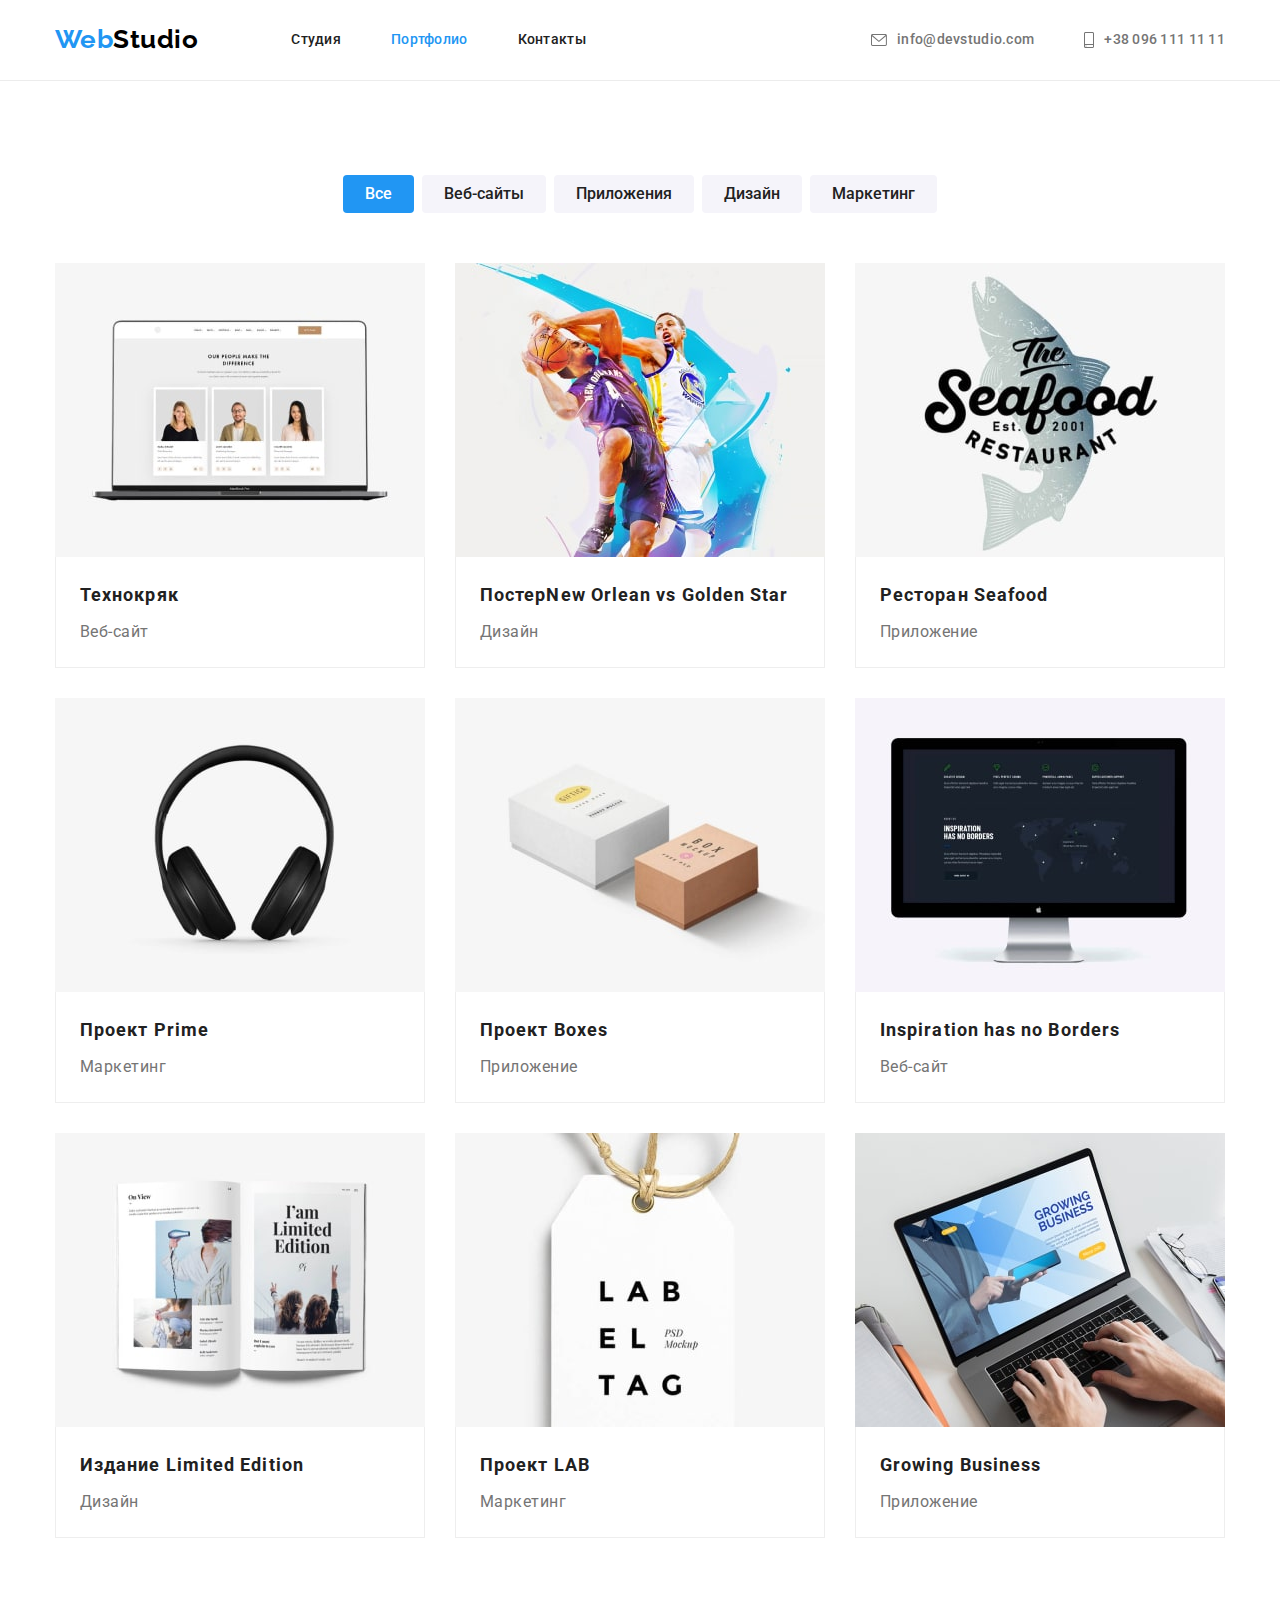
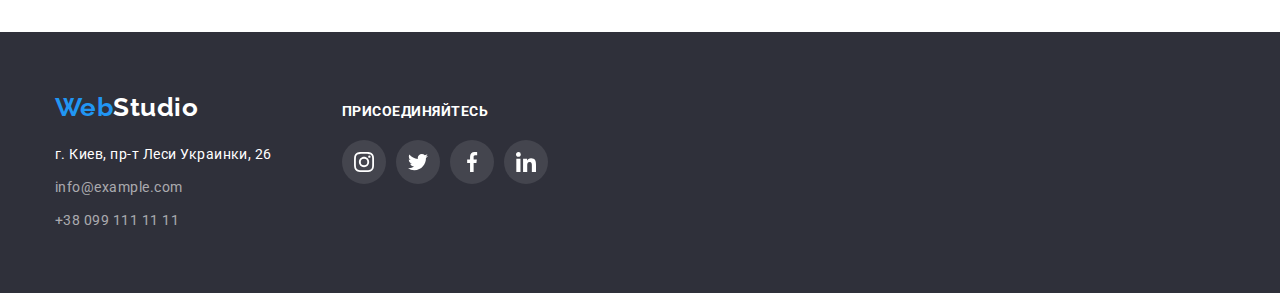
==== portfolio.html @ e4179ab5 "Initial commit" ====
<!DOCTYPE html>
<html lang="ru">
  <head>
    <meta charset="UTF-8" />
    <meta http-equiv="X-UA-Compatible" content="IE=edge" />
    <meta name="viewport" content="width=device-width, initial-scale=1.0" />
    <title>Document</title>
    <link rel="preconnect" href="https://fonts.googleapis.com" />
    <link rel="preconnect" href="https://fonts.gstatic.com" crossorigin />
    <link
      href="https://fonts.googleapis.com/css2?family=Raleway:wght@700&family=Roboto:wght@400;500;700;900&display=swap"
      rel="stylesheet"
    />
    <link
      rel="stylesheet"
      href="https://cdnjs.cloudflare.com/ajax/libs/modern-normalize/1.1.0/modern-normalize.min.css"
    />
    <link rel="stylesheet" href="./css/styles.css" />
  </head>
  <body>
    <header class="page-header">
      <div class="container nav">
        <nav class="main-nav">
          <a class="header-logo logo link" href="./index.html"
            >Web<span class="logo-primary">Studio</span></a
          >
          <ul class="site-nav list">
            <li class="list-item">
              <a class="link" href="./index.html">Студия</a>
            </li>
            <li class="list-item">
              <a class="link current" href="./portfolio.html">Портфолио</a>
            </li>
            <li class="list-item">
              <a class="link" href="">Контакты</a>
            </li>
          </ul>
        </nav>
        <ul class="site-nav list">
          <li class="list-item">
            <a class="link contacts-details" href="mailto:info@devstudio.com">
              <svg class="mail-icon" width="16" height="12">
                <use href="./images/icons.svg#icon-mail"></use></svg
              >info@devstudio.com
            </a>
          </li>
          <li class="list-item">
            <a class="link contacts-details" href="tel:+380961111111">
              <svg class="phone-icon" width="10" height="16">
                <use href="./images/icons.svg#icon-phone"></use></svg
              >+38 096 111 11 11</a
            >
          </li>
        </ul>
      </div>
    </header>
    <main>
      <section class="section">
        <div class="container">
          <h1 class="visually-hidden">Примеры работ</h1>
          <ul class="list section-btn">
            <li class="list-btn">
              <button class="button current-button" type="button">Все</button>
            </li>
            <li class="list-btn">
              <button class="button" type="button">Веб-сайты</button>
            </li>
            <li class="list-btn">
              <button class="button" type="button">Приложения</button>
            </li>
            <li class="list-btn">
              <button class="button" type="button">Дизайн</button>
            </li>
            <li class="list-btn">
              <button class="button" type="button">Маркетинг</button>
            </li>
          </ul>
          <ul class="exemples list card">
            <li class="card-set">
              <a class="link item" href="">
                <img src="./images/web-site1.jpg" alt="Пример веб сайту" width="370" />
                <div class="exemples-content">
                  <h3 class="title">Технокряк</h3>
                  <p class="text">Веб-сайт</p>
                </div>
              </a>
            </li>
            <li class="card-set">
              <a class="link item" href="">
                <img src="./images/design1.jpg" alt="Пример дизайну" width="370" />
                <div class="exemples-content">
                  <h3 class="title">Постер<span lang="en">New Orlean vs Golden Star</span></h3>
                  <p class="text">Дизайн</p>
                </div>
              </a>
            </li>
            <li class="card-set">
              <a class="link item" href="">
                <img src="./images/application1.jpg" alt="Пример приложения" width="370" />
                <div class="exemples-content">
                  <h3 class="title">Ресторан <span lang="en"></span>Seafood</h3>
                  <p class="text">Приложение</p>
                </div>
              </a>
            </li>
            <li class="card-set">
              <a class="link item" href="">
                <img src="./images/marketing1.jpg" alt="Пример работы для маркетинга" width="370" />
                <div class="exemples-content">
                  <h3 class="title">Проект <span lang="en">Prime</span></h3>
                  <p class="text">Маркетинг</p>
                </div>
              </a>
            </li>
            <li class="card-set">
              <a class="link item" href="">
                <img src="./images/application2.jpg" alt="Пример приложения" width="370" />
                <div class="exemples-content">
                  <h3 class="title">Проект <span lang="en">Boxes</span></h3>
                  <p class="text">Приложение</p>
                </div>
              </a>
            </li>
            <li class="card-set">
              <a class="link item" href="">
                <img src="./images/web-site2.jpg" alt="Пример веб сайту" width="370" />
                <div class="exemples-content">
                  <h3 lang="en" class="title">Inspiration has no Borders</h3>
                  <p class="text">Веб-сайт</p>
                </div>
              </a>
            </li>
            <li class="card-set">
              <a class="link item" href="">
                <img src="./images/design2.jpg" alt="Пример дизайну" width="370" />
                <div class="exemples-content">
                  <h3 class="title">Издание <span lang="en">Limited Edition</span></h3>
                  <p class="text">Дизайн</p>
                </div>
              </a>
            </li>
            <li class="card-set">
              <a class="link item" href="">
                <img src="./images/marketing2.jpg" alt="Пример работы для маркетинга" width="370" />
                <div class="exemples-content">
                  <h3 class="title">Проект <span lang="en">LAB</span></h3>
                  <p class="text">Маркетинг</p>
                </div>
              </a>
            </li>
            <li class="card-set">
              <a class="link item" href="">
                <img src="./images/application3.jpg" alt="Пример приложения" width="370" />
                <div class="exemples-content">
                  <h3 class="title" lang="en">Growing Business</h3>
                  <p class="text">Приложение</p>
                </div>
              </a>
            </li>
          </ul>
        </div>
      </section>
    </main>
    <footer class="contacts">
      <div class="container">
        <div class="contacts-group">
          <div class="contacts-adress">
            <a class="logo link" href="./index.html"
              >Web<span class="logo-secondary">Studio</span></a
            >
            <address class="contacts-list">
              <ul class="list">
                <li class="list-item">
                  <a class="address-link link" href="">г. Киев, пр-т Леси Украинки, 26</a>
                </li>
                <li class="list-item">
                  <a class="contacts-details link" href="mailto:info@example.com"
                    >info@example.com</a
                  >
                </li>
                <li class="list-item">
                  <a class="contacts-details link" href="tel:+380991111111">+38 099 111 11 11</a>
                </li>
              </ul>
            </address>
          </div>
          <div class="contacts-media">
            <p class="contacts-media-text">присоединяйтесь</p>
            <ul class="contacts-social-media list">
              <li class="social-media-item">
                <a
                  class="contacts-media-link"
                  href=""
                  target="_blank"
                  rel="noopener noreferrer"
                  aria-label="instagram"
                >
                  <svg class="contacts-media-icon" width="20" height="20">
                    <use href="./images/icons.svg#icon-instagram"></use>
                  </svg>
                </a>
              </li>
              <li class="social-media-item">
                <a
                  class="contacts-media-link"
                  href=""
                  target="_blank"
                  rel="noopener noreferrer"
                  aria-label="twitter"
                >
                  <svg class="contacts-media-icon" width="20" height="20">
                    <use href="./images/icons.svg#icon-twitter"></use>
                  </svg>
                </a>
              </li>
              <li class="social-media-item">
                <a
                  class="contacts-media-link"
                  href=""
                  target="_blank"
                  rel="noopener noreferrer"
                  aria-label="facebook"
                >
                  <svg class="contacts-media-icon" width="20" height="20">
                    <use href="./images/icons.svg#icon-facebook"></use>
                  </svg>
                </a>
              </li>
              <li class="social-media-item">
                <a
                  class="contacts-media-link"
                  href=""
                  target="_blank"
                  rel="noopener noreferrer"
                  aria-label="linkedin"
                >
                  <svg class="contacts-media-icon" width="20" height="20">
                    <use href="./images/icons.svg#icon-linkedin"></use>
                  </svg>
                </a>
              </li>
            </ul>
          </div>
        </div>
      </div>
    </footer>
  </body>
</html>
---- css/styles.css ----
:root {
  --primary-text-color: #757575;
  --first-logo-color: #000000;
  --title-text-color: #212121;
  --accent-color: #2196f3;
  --title-bg-color: #2f303a;
  --bg-image: #c4c4c4;
  --primary-bg-color: #f5f4fa;
  --primary-white-color: #ffffff;
  --contacts-color: rgba(255, 255, 255, 0.6);
  --border-color: #eeeeee;
  --container-color: #ececec;
  --icon-color: #afb1b8;
  --item: 3;
  --indent: 30px;
}
body {
  color: var(--primary-text-color);

  font-family: Roboto, sans-serif;
  letter-spacing: 0.03em;
}
img {
  display: block;
  max-width: 100%;
  height: auto;
}
/* common styles */

.container {
  width: 1200px;
  margin: 0 auto;
  padding: 0 15px;
}
h1,
h2,
h3,
p {
  margin: 0;
}

.list {
  margin: 0;
  padding: 0;
  list-style: none;
}
.link {
  text-decoration: none;
}
.visually-hidden {
  position: absolute;
  white-space: nowrap;
  width: 1px;
  height: 1px;
  overflow: hidden;
  border: 0;
  padding: 0;
  clip: rect(0 0 0 0);
  clip-path: inset(50%);
  margin: -1px;
}
.card {
  display: flex;
  flex-wrap: wrap;
  margin: calc(-1 * var(--indent) / 2);
}
.card-set {
  flex-basis: calc((100% - var(--indent) * var(--item)) / var(--item));
  margin: calc(var(--indent) / 2);
}
/* index.html */

.page-header {
  border-bottom: 1px solid var(--container-color);
}
.nav {
  display: flex;
  align-items: center;
}
.nav > .site-nav {
  margin-left: auto;
}
.main-nav {
  display: flex;
  align-items: center;
}
.logo {
  color: var(--accent-color);

  font-family: 'Raleway';
  font-weight: 700;
  font-size: 26px;
  line-height: 1.19;
}
.header-logo {
  margin-right: 93px;
  padding-top: 24px;
  padding-bottom: 25px;
}
.logo-primary {
  color: var(--first-logo-color);
}
.site-nav.list {
  display: flex;
}
.site-nav .list-item:not(:last-child) {
  margin-right: 50px;
}
.site-nav .link {
  display: flex;
  justify-content: center;
  align-items: center;

  padding-top: 32px;
  padding-bottom: 32px;

  color: var(--title-text-color);

  font-weight: 500;
  font-size: 14px;
  line-height: 1.14;
  letter-spacing: 0.02em;
}
.site-nav .contacts-details {
  color: var(--primary-text-color);
}
.mail-icon,
.phone-icon {
  margin-right: 10px;
  fill: currentColor;
}
.site-nav .link:hover,
.site-nav .link:focus {
  color: var(--accent-color);
}
.site-nav .link.current {
  color: var(--accent-color);
}

/* Hero */

.hero {
  max-width: 1600px;
  height: 600px;
  margin-right: auto;
  margin-left: auto;
  padding-top: 200px;
  padding-bottom: 200px;

  background-color: var(--bg-image);
  background-image: linear-gradient(rgba(47, 48, 58, 0.4), rgba(47, 48, 58, 0.4)),
    url('../images/img-hero.jpg');
  background-position: center;
}
.hero-title {
  max-width: 696px;
  margin: 0 auto 30px;

  color: var(--primary-white-color);

  font-weight: 900;
  font-size: 44px;
  line-height: 1.36;
  letter-spacing: 0.06em;
  text-transform: uppercase;
  text-align: center;
}
.button-primary {
  display: block;
  margin: 0 auto;

  border-radius: 4px;
  border: none;
  min-width: 200px;
  padding: 10px 32px;
  box-shadow: 0px 4px 4px rgba(0, 0, 0, 0.15);

  color: var(--primary-white-color);
  background-color: var(--accent-color);

  font-family: inherit;
  font-weight: 700;
  font-size: 16px;
  line-height: 1.88;
  cursor: pointer;
}
.button-primary:hover,
.button-primary:focus {
  color: var(--contacts-color);
}

/* Features */

.feature-list.list {
  display: flex;
}
.feature-list > .section-card:not(:last-child) {
  margin-right: 30px;
}
.feature-icon-container {
  width: 270px;
  height: 120px;
  display: flex;
  justify-content: center;
  align-items: center;

  margin-bottom: 30px;

  background-color: var(--primary-bg-color);
}
.feature-list .title {
  margin-bottom: 10px;

  color: var(--title-text-color);

  font-size: 14px;
  line-height: 1.14;
  text-transform: uppercase;
}
.feature-list .text {
  font-size: 14px;
  line-height: 1.71;
}

/* Section */

.section {
  padding-top: 94px;
  padding-bottom: 94px;
}
.section:nth-of-type(3n) {
  padding-top: 0;
}
.work-list > .section-card:not(:last-child) {
  margin-right: 30px;
}
.section-title {
  margin-bottom: 50px;

  color: var(--title-text-color);

  font-size: 36px;
  line-height: 1.17;
  text-align: center;
}
.work-list {
  display: flex;
}

/* Our Team */

.team-section {
  background-color: var(--primary-bg-color);
}
.team-list {
  --item: 4;
}
.team-list .section-card {
  border-radius: 0px 0px 4px 4px;
  box-shadow: 0px 1px 3px rgba(0, 0, 0, 0.12), 0px 1px 1px rgba(0, 0, 0, 0.14),
    0px 2px 1px rgba(0, 0, 0, 0.2);

  background-color: var(--primary-white-color);

  text-align: center;
}
.team-list .title {
  margin-top: 30px;
  margin-bottom: 10px;

  color: var(--title-text-color);

  font-weight: 500;
  font-size: 16px;
  line-height: 1.19;
}
.team-list .text {
  margin-bottom: 16px;

  font-size: 16px;
  line-height: 1.19;
}
.social-media {
  display: flex;
  justify-content: center;

  padding-bottom: 30px;
}
.social-media-item:not(:last-child) {
  margin-right: 10px;
}
.social-media-link {
  display: flex;
  justify-content: center;
  align-items: center;

  width: 44px;
  height: 44px;
  background-color: var(--primary-white-color);
  color: var(--icon-color);
  border-radius: 50%;
}
.social-media-link:hover,
.social-media-link:focus {
  color: var(--primary-white-color);
  background-color: var(--accent-color);
}
.social-media-icon {
  fill: currentColor;
}

/* Clients */

.client-list {
  display: flex;
  align-items: center;
  justify-content: space-between;
}
.client-group {
  border: 1px solid var(--icon-color);
  border-radius: 4px;
}
.client-link {
  display: flex;
  justify-content: center;
  align-items: center;

  width: 170px;
  height: 92px;
  color: var(--icon-color);
}
.client-icon {
  fill: currentColor;
}
.client-group:hover,
.client-group:focus {
  border: 1px solid var(--accent-color);
}
.client-link:hover .client-icon,
.client-link:focus .client-icon {
  fill: var(--accent-color);
}

/* Contacts */

.contacts {
  padding-top: 60px;
  padding-bottom: 60px;
  background-color: var(--title-bg-color);
}
.contacts-group {
  display: inline-flex;
  align-items: baseline;
}
.contacts-adress {
  margin-right: 70px;
}
.contacts-media-text {
  margin-bottom: 20px;

  font-weight: 700;
  font-size: 14px;
  line-height: 1.14;
  text-transform: uppercase;

  color: var(--primary-white-color);
}
.contacts-social-media {
  display: flex;
  justify-content: center;
}
.contacts-media-link {
  display: flex;
  justify-content: center;
  align-items: center;

  width: 44px;
  height: 44px;
  background-color: rgba(255, 255, 255, 0.1);
  color: var(--primary-white-color);
  border-radius: 50%;
}
.contacts-media-link:hover,
.contacts-media-link:focus {
  color: var(--primary-white-color);
  background-color: var(--accent-color);
}
.contacts-media-icon {
  fill: currentColor;
}
.logo-secondary {
  color: var(--primary-white-color);
}

.contacts-list {
  margin-top: 20px;
}
.contacts-list .list-item:not(:last-child) {
  margin-bottom: 9px;
}
.contacts .address-link {
  color: var(--primary-white-color);

  font-style: normal;
  font-size: 14px;
  line-height: 1.71;
}

.contacts .contacts-details {
  color: var(--contacts-color);
  font-style: normal;
  font-size: 14px;
  line-height: 1.71;
}

.contacts .contacts-details:hover,
.contacts .address-link:hover,
.contacts .contacts-details:focus,
.contacts .address-link:focus {
  color: var(--accent-color);
}

/* Portfolio */

/* Buttons */
.section-btn {
  display: flex;
  margin-right: auto;
  margin-left: auto;
  margin-bottom: 50px;
}
.section-btn > .list-btn:not(:last-child) {
  margin-right: 8px;
}
.section-btn > .list-btn:first-child {
  margin-left: auto;
}
.section-btn > .list-btn:last-child {
  margin-right: auto;
}
.button {
  border-radius: 4px;
  border: none;
  padding: 6px 22px;

  color: var(--title-text-color);
  background-color: var(--primary-bg-color);

  font-family: inherit;
  font-weight: 500;
  font-size: 16px;
  line-height: 1.63;
  text-align: center;
  cursor: pointer;
}
.button:hover,
.button:focus {
  color: var(--primary-white-color);
  background-color: var(--accent-color);
  box-shadow: 0px 4px 4px rgba(0, 0, 0, 0.25);
}
.current-button {
  background-color: var(--accent-color);
  color: var(--primary-white-color);
}
/* Exemples */

.exemples .item {
  display: block;
}
.exemples .item:hover,
.exemples .item:focus {
  box-shadow: 0px 1px 1px rgba(0, 0, 0, 0.12), 0px 4px 4px rgba(0, 0, 0, 0.06),
    1px 4px 6px rgba(0, 0, 0, 0.16);
}
.exemples-content {
  padding: 20px 24px;

  border: 1px solid var(--border-color);
  border-top: none;
}
.exemples .title {
  margin-bottom: 4px;

  color: var(--title-text-color);

  font-size: 18px;
  line-height: 2;
  letter-spacing: 0.06em;
}
.exemples .title:hover,
.exemples .text:hover {
  color: var(--accent-color);
}
.exemples .text {
  color: var(--primary-text-color);

  font-size: 16px;
  line-height: 1.88;
}
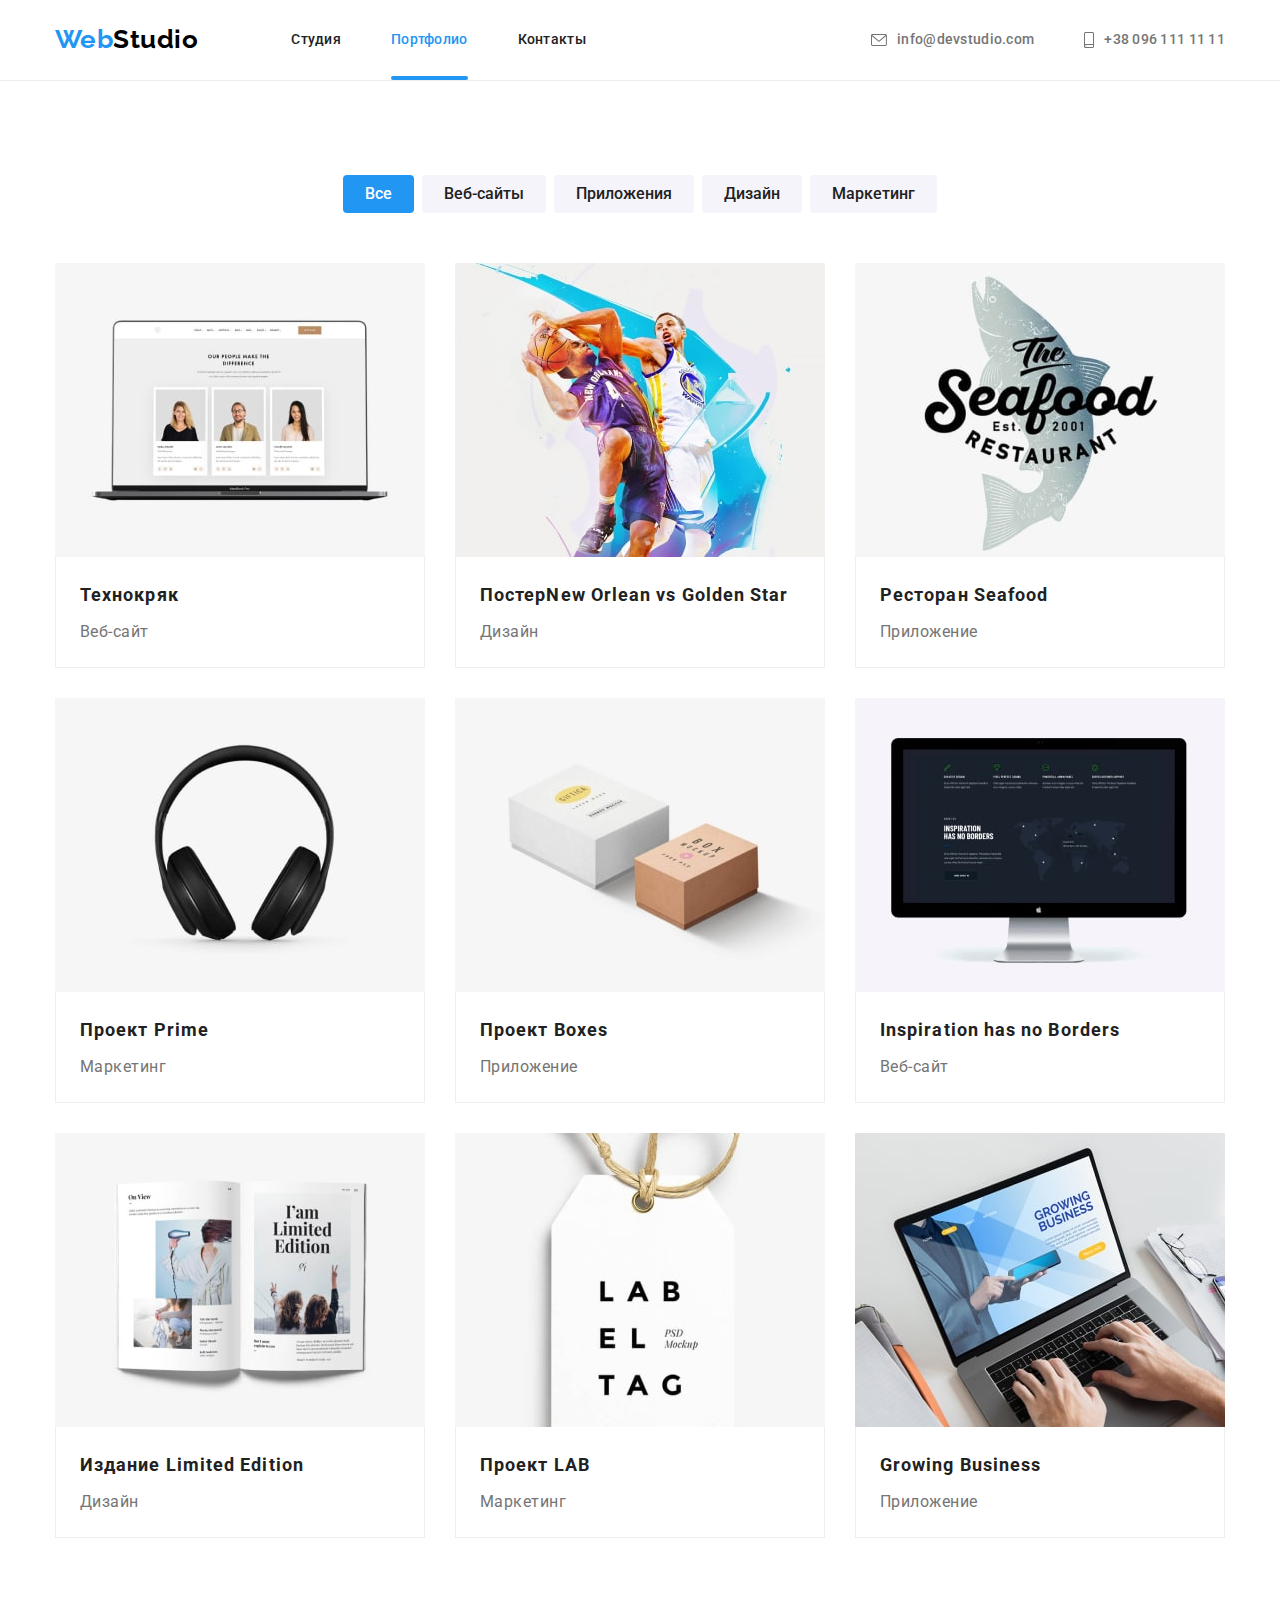
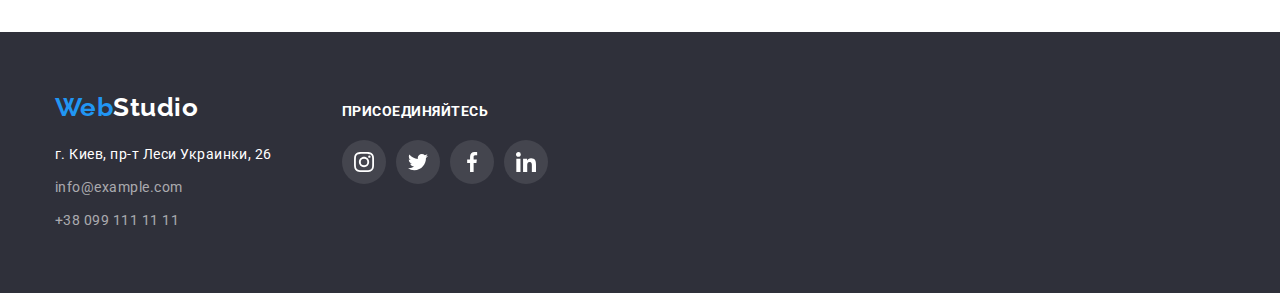
==== commit 7bfd4187: "add line in link" ====
--- a/portfolio.html
+++ b/portfolio.html
@@ -29,7 +29,7 @@
               <a class="link" href="./index.html">Студия</a>
             </li>
             <li class="list-item">
-              <a class="link current" href="./portfolio.html">Портфолио</a>
+              <a class="link current is-active" href="./portfolio.html">Портфолио</a>
             </li>
             <li class="list-item">
               <a class="link" href="">Контакты</a>
--- a/css/styles.css
+++ b/css/styles.css
@@ -106,7 +106,19 @@
 .site-nav .list-item:not(:last-child) {
   margin-right: 50px;
 }
+.link.is-active::after {
+  position: absolute;
+  content: '';
+  bottom: 0;
+  left: 0;
+
+  width: 100%;
+  height: 4px;
+  border-radius: 2px;
+  background-color: var(--accent-color);
+}
 .site-nav .link {
+  position: relative;
   display: flex;
   justify-content: center;
   align-items: center;
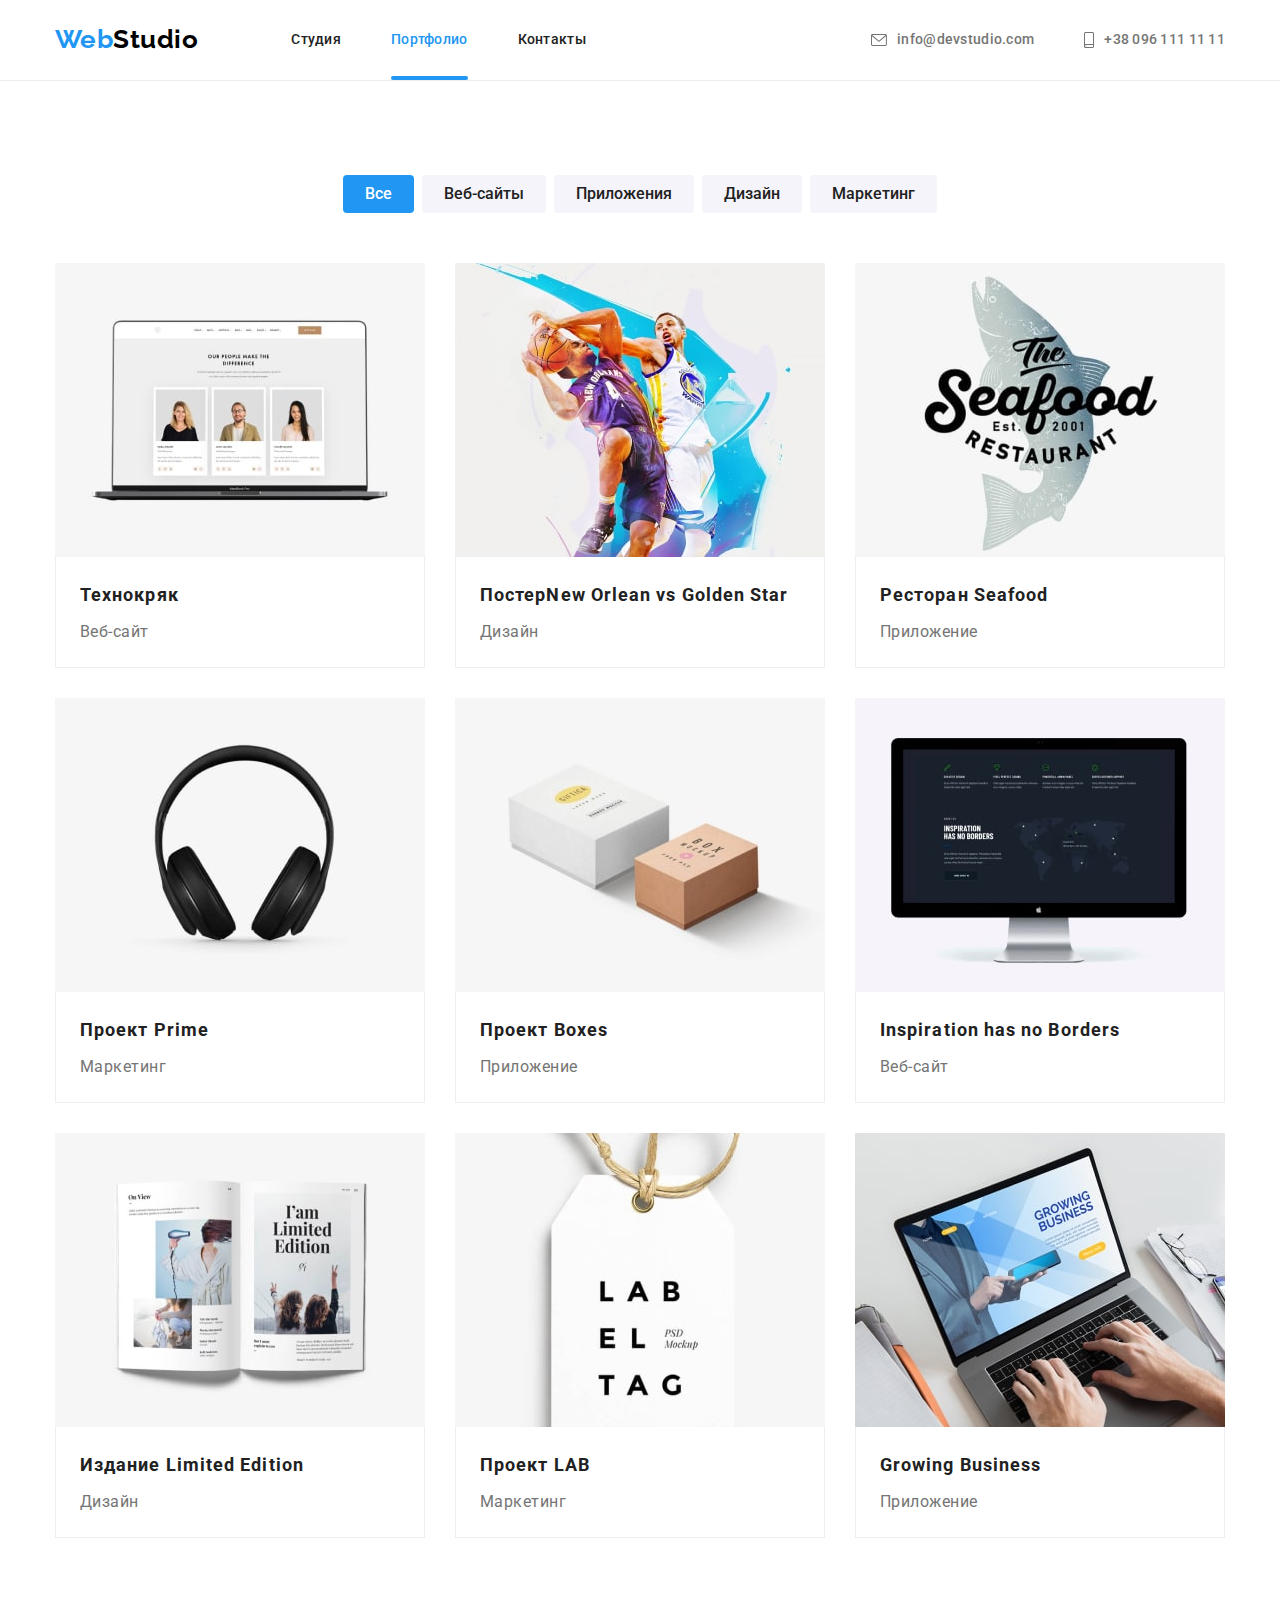
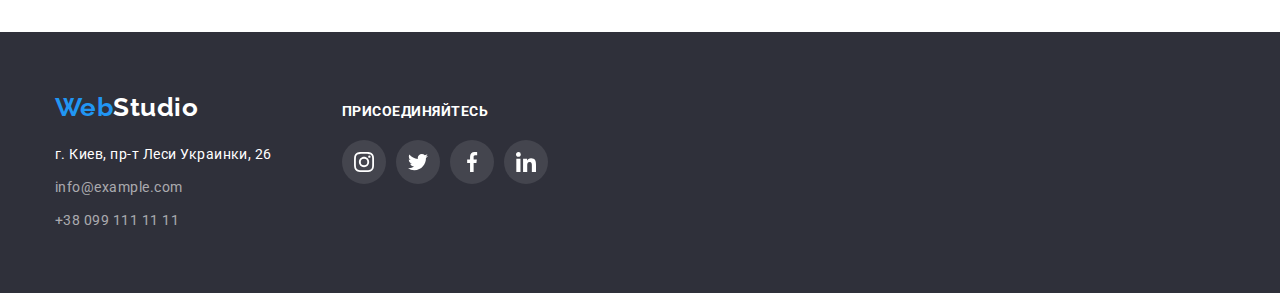
==== commit 15f1dea9: "add modal window, overlay, animation" ====
--- a/portfolio.html
+++ b/portfolio.html
@@ -78,7 +78,15 @@
           <ul class="exemples list card">
             <li class="card-set">
               <a class="link item" href="">
-                <img src="./images/web-site1.jpg" alt="Пример веб сайту" width="370" />
+                <div class="exemples-overlay">
+                  <img src="./images/web-site1.jpg" alt="Пример веб сайту" width="370" />
+                  <p class="exemples-overlay-text">
+                    Ресурс предлагает комплексные предложения с разным уровнем функционала и
+                    сервисов. Все это позволит посетителю получить исчерпывающие сведения  +о
+                    компании или частном лице.
+                  </p>
+                </div>
                 <div class="exemples-content">
                   <h3 class="title">Технокряк</h3>
                   <p class="text">Веб-сайт</p>
@@ -87,7 +95,15 @@
             </li>
             <li class="card-set">
               <a class="link item" href="">
-                <img src="./images/design1.jpg" alt="Пример дизайну" width="370" />
+                <div class="exemples-overlay">
+                  <img src="./images/design1.jpg" alt="Пример дизайну" width="370" />
+                  <p class="exemples-overlay-text">
+                    Ресурс предлагает комплексные предложения с разным уровнем функционала и
+                    сервисов. Все это позволит посетителю получить исчерпывающие сведения  +о
+                    компании или частном лице.
+                  </p>
+                </div>
                 <div class="exemples-content">
                   <h3 class="title">Постер<span lang="en">New Orlean vs Golden Star</span></h3>
                   <p class="text">Дизайн</p>
@@ -96,7 +112,15 @@
             </li>
             <li class="card-set">
               <a class="link item" href="">
-                <img src="./images/application1.jpg" alt="Пример приложения" width="370" />
+                <div class="exemples-overlay">
+                  <img src="./images/application1.jpg" alt="Пример приложения" width="370" />
+                  <p class="exemples-overlay-text">
+                    Ресурс предлагает комплексные предложения с разным уровнем функционала и
+                    сервисов. Все это позволит посетителю получить исчерпывающие сведения  +о
+                    компании или частном лице.
+                  </p>
+                </div>
                 <div class="exemples-content">
                   <h3 class="title">Ресторан <span lang="en"></span>Seafood</h3>
                   <p class="text">Приложение</p>
@@ -105,7 +129,19 @@
             </li>
             <li class="card-set">
               <a class="link item" href="">
-                <img src="./images/marketing1.jpg" alt="Пример работы для маркетинга" width="370" />
+                <div class="exemples-overlay">
+                  <img
+                    src="./images/marketing1.jpg"
+                    alt="Пример работы для маркетинга"
+                    width="370"
+                  />
+                  <p class="exemples-overlay-text">
+                    Ресурс предлагает комплексные предложения с разным уровнем функционала и
+                    сервисов. Все это позволит посетителю получить исчерпывающие сведения  +о
+                    компании или частном лице.
+                  </p>
+                </div>
                 <div class="exemples-content">
                   <h3 class="title">Проект <span lang="en">Prime</span></h3>
                   <p class="text">Маркетинг</p>
@@ -114,7 +150,15 @@
             </li>
             <li class="card-set">
               <a class="link item" href="">
-                <img src="./images/application2.jpg" alt="Пример приложения" width="370" />
+                <div class="exemples-overlay">
+                  <img src="./images/application2.jpg" alt="Пример приложения" width="370" />
+                  <p class="exemples-overlay-text">
+                    Ресурс предлагает комплексные предложения с разным уровнем функционала и
+                    сервисов. Все это позволит посетителю получить исчерпывающие сведения  +о
+                    компании или частном лице.
+                  </p>
+                </div>
                 <div class="exemples-content">
                   <h3 class="title">Проект <span lang="en">Boxes</span></h3>
                   <p class="text">Приложение</p>
@@ -123,7 +167,15 @@
             </li>
             <li class="card-set">
               <a class="link item" href="">
-                <img src="./images/web-site2.jpg" alt="Пример веб сайту" width="370" />
+                <div class="exemples-overlay">
+                  <img src="./images/web-site2.jpg" alt="Пример веб сайту" width="370" />
+                  <p class="exemples-overlay-text">
+                    Ресурс предлагает комплексные предложения с разным уровнем функционала и
+                    сервисов. Все это позволит посетителю получить исчерпывающие сведения  +о
+                    компании или частном лице.
+                  </p>
+                </div>
                 <div class="exemples-content">
                   <h3 lang="en" class="title">Inspiration has no Borders</h3>
                   <p class="text">Веб-сайт</p>
@@ -132,7 +184,15 @@
             </li>
             <li class="card-set">
               <a class="link item" href="">
-                <img src="./images/design2.jpg" alt="Пример дизайну" width="370" />
+                <div class="exemples-overlay">
+                  <img src="./images/design2.jpg" alt="Пример дизайну" width="370" />
+                  <p class="exemples-overlay-text">
+                    Ресурс предлагает комплексные предложения с разным уровнем функционала и
+                    сервисов. Все это позволит посетителю получить исчерпывающие сведения  +о
+                    компании или частном лице.
+                  </p>
+                </div>
                 <div class="exemples-content">
                   <h3 class="title">Издание <span lang="en">Limited Edition</span></h3>
                   <p class="text">Дизайн</p>
@@ -141,7 +201,19 @@
             </li>
             <li class="card-set">
               <a class="link item" href="">
-                <img src="./images/marketing2.jpg" alt="Пример работы для маркетинга" width="370" />
+                <div class="exemples-overlay">
+                  <img
+                    src="./images/marketing2.jpg"
+                    alt="Пример работы для маркетинга"
+                    width="370"
+                  />
+                  <p class="exemples-overlay-text">
+                    Ресурс предлагает комплексные предложения с разным уровнем функционала и
+                    сервисов. Все это позволит посетителю получить исчерпывающие сведения  +о
+                    компании или частном лице.
+                  </p>
+                </div>
                 <div class="exemples-content">
                   <h3 class="title">Проект <span lang="en">LAB</span></h3>
                   <p class="text">Маркетинг</p>
@@ -150,7 +222,15 @@
             </li>
             <li class="card-set">
               <a class="link item" href="">
-                <img src="./images/application3.jpg" alt="Пример приложения" width="370" />
+                <div class="exemples-overlay">
+                  <img src="./images/application3.jpg" alt="Пример приложения" width="370" />
+                  <p class="exemples-overlay-text">
+                    Ресурс предлагает комплексные предложения с разным уровнем функционала и
+                    сервисов. Все это позволит посетителю получить исчерпывающие сведения  +о
+                    компании или частном лице.
+                  </p>
+                </div>
                 <div class="exemples-content">
                   <h3 class="title" lang="en">Growing Business</h3>
                   <p class="text">Приложение</p>
--- a/css/styles.css
+++ b/css/styles.css
@@ -10,9 +10,12 @@
   --contacts-color: rgba(255, 255, 255, 0.6);
   --border-color: #eeeeee;
   --container-color: #ececec;
+  --overlay-color: rgba(33, 150, 243, 0.9);
+  --modal-bg-color: rgba(0, 0, 0, 0.1);
   --icon-color: #afb1b8;
   --item: 3;
   --indent: 30px;
+  --anim-slow: 250ms cubic-bezier(0.4, 0, 0.2, 1);
 }
 body {
   color: var(--primary-text-color);
@@ -27,6 +30,9 @@
 }
 /* common styles */
 
+.no-scroll {
+  overflow: hidden;
+}
 .container {
   width: 1200px;
   margin: 0 auto;
@@ -132,6 +138,8 @@
   font-size: 14px;
   line-height: 1.14;
   letter-spacing: 0.02em;
+
+  transition: color var(--anim-slow);
 }
 .site-nav .contacts-details {
   color: var(--primary-text-color);
@@ -195,6 +203,8 @@
   font-size: 16px;
   line-height: 1.88;
   cursor: pointer;
+
+  transition: color var(--anim-slow);
 }
 .button-primary:hover,
 .button-primary:focus {
@@ -257,6 +267,29 @@
 }
 .work-list {
   display: flex;
+}
+.work-list .section-card {
+  position: relative;
+}
+.section-card-content {
+  position: absolute;
+  left: 0;
+  bottom: 0;
+
+  display: flex;
+  justify-content: center;
+  align-items: center;
+
+  width: 100%;
+  height: 70px;
+  background-color: rgba(47, 48, 58, 0.8);
+}
+.section-card-text {
+  font-weight: 700;
+  font-size: 14px;
+  line-height: 1.14;
+  text-transform: uppercase;
+  color: var(--primary-white-color);
 }
 
 /* Our Team */
@@ -311,6 +344,8 @@
   background-color: var(--primary-white-color);
   color: var(--icon-color);
   border-radius: 50%;
+
+  transition: color var(--anim-slow), background-color var(--anim-slow);
 }
 .social-media-link:hover,
 .social-media-link:focus {
@@ -331,6 +366,8 @@
 .client-group {
   border: 1px solid var(--icon-color);
   border-radius: 4px;
+
+  transition: border var(--anim-slow);
 }
 .client-link {
   display: flex;
@@ -343,6 +380,8 @@
 }
 .client-icon {
   fill: currentColor;
+
+  transition: fill var(--anim-slow);
 }
 .client-group:hover,
 .client-group:focus {
@@ -391,6 +430,8 @@
   background-color: rgba(255, 255, 255, 0.1);
   color: var(--primary-white-color);
   border-radius: 50%;
+
+  transition: color var(--anim-slow), background-color var(--anim-slow);
 }
 .contacts-media-link:hover,
 .contacts-media-link:focus {
@@ -423,6 +464,8 @@
   font-style: normal;
   font-size: 14px;
   line-height: 1.71;
+
+  transition: color var(--anim-slow);
 }
 
 .contacts .contacts-details:hover,
@@ -464,6 +507,8 @@
   line-height: 1.63;
   text-align: center;
   cursor: pointer;
+
+  transition: color var(--anim-slow), background-color var(--anim-slow), box-shadow var(--anim-slow);
 }
 .button:hover,
 .button:focus {
@@ -479,12 +524,37 @@
 
 .exemples .item {
   display: block;
+
+  transition: box-shadow var(--anim-slow);
 }
 .exemples .item:hover,
 .exemples .item:focus {
   box-shadow: 0px 1px 1px rgba(0, 0, 0, 0.12), 0px 4px 4px rgba(0, 0, 0, 0.06),
     1px 4px 6px rgba(0, 0, 0, 0.16);
 }
+.exemples-overlay {
+  position: relative;
+  overflow: hidden;
+}
+.exemples-overlay-text {
+  position: absolute;
+  bottom: 0;
+  left: 0;
+  transform: translateY(100%);
+  transition: transform var(--anim-slow);
+
+  padding: 63px 24px;
+  width: 100%;
+  height: 100%;
+  background-color: var(--overlay-color);
+  color: var(--primary-white-color);
+  font-size: 18px;
+  line-height: 1.56;
+}
+.exemples .item:hover .exemples-overlay-text,
+.exemples .item:focus .exemples-overlay-text {
+  transform: translateY(0);
+}
 .exemples-content {
   padding: 20px 24px;
 
@@ -499,14 +569,73 @@
   font-size: 18px;
   line-height: 2;
   letter-spacing: 0.06em;
+
+  transition: color var(--anim-slow);
+}
+.exemples .text {
+  color: var(--primary-text-color);
+
+  font-size: 16px;
+  line-height: 1.88;
+
+  transition: color var(--anim-slow);
 }
 .exemples .title:hover,
 .exemples .text:hover {
   color: var(--accent-color);
 }
-.exemples .text {
-  color: var(--primary-text-color);
-
-  font-size: 16px;
-  line-height: 1.88;
-}
+
+/* modal */
+
+.backdrop {
+  position: fixed;
+  top: 0;
+  left: 0;
+  width: 100%;
+  height: 100%;
+  background-color: var(--modal-bg-color);
+
+  opacity: 1;
+  visibility: visible;
+  transition: opacity var(--anim-slow), visibility var(--anim-slow);
+}
+.backdrop.is-hidden {
+  opacity: 0;
+  visibility: hidden;
+  pointer-events: none;
+}
+.backdrop.is-hidden .modal {
+  transform: translate(-50%, -50%) scale(1.1);
+}
+.modal {
+  position: absolute;
+  top: 50%;
+  left: 50%;
+  transform: translate(-50%, -50%);
+  width: 528px;
+  height: 581px;
+  background-color: var(--primary-white-color);
+  border-radius: 4px;
+  box-shadow: 0px 1px 1px rgba(0, 0, 0, 0.12), 0px 4px 4px rgba(0, 0, 0, 0.06),
+    1px 4px 6px rgba(0, 0, 0, 0.16);
+  transition: transform var(--anim-slow);
+}
+.modal-close {
+  position: absolute;
+  top: 8px;
+  right: 8px;
+
+  width: 30px;
+  height: 30px;
+  border: 1px solid var(--modal-bg-color);
+  border-radius: 50%;
+  background: transparent;
+  cursor: pointer;
+}
+.close-icon {
+  position: absolute;
+  top: 50%;
+  left: 50%;
+  transform: translate(-50%, -50%);
+  fill: var(--first-logo-color);
+}
